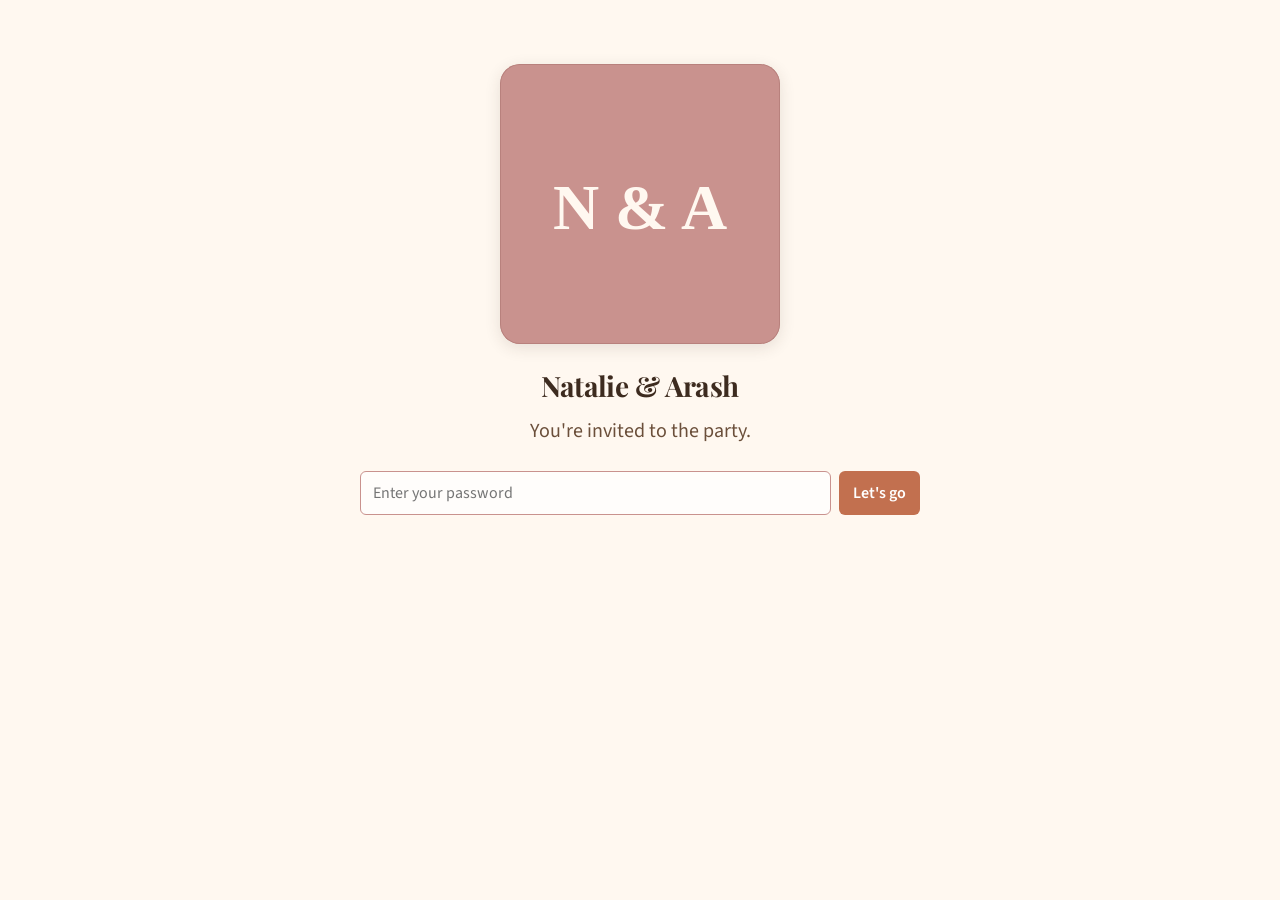
==== narsh2026/dress-code/index.html @ 6dd3d1b9 "style(dress-code): remove color swatches from Everything Else section" ====
<!DOCTYPE html>
<html lang="en">
  <head>
    <meta charset="utf-8">
    <meta name="viewport" content="width=device-width, initial-scale=1.0">
    <meta name="description" content="Narsh 2026">
    <title>Dress Code -- Narsh 2026</title>
    <link rel="preconnect" href="https://fonts.googleapis.com">
    <link rel="preconnect" href="https://fonts.gstatic.com" crossorigin>
    <link href="https://fonts.googleapis.com/css2?family=Playfair+Display:wght@400;700&family=Source+Sans+3:wght@400&display=swap" rel="stylesheet">
    <link rel="stylesheet" href="/narsh2026/styles.css">
    <link rel="stylesheet" href="/narsh2026/cats.css">
    <style>
      /* Dress Code page -- guidance sections and cards */
      .dress-section {
        margin-top: var(--space-xl);
      }

      .dress-section-heading {
        font-family: var(--font-heading);
        font-weight: 700;
        font-size: var(--font-size-xl);
        color: var(--color-terracotta);
        letter-spacing: -0.02em;
        margin: 0 0 var(--space-xs) 0;
        padding-bottom: var(--space-sm);
        border-bottom: 2px solid var(--color-golden);
      }

      .dress-section-sub {
        color: var(--color-text-secondary);
        font-style: italic;
        margin: 0 0 var(--space-md) 0;
      }

      .dress-card {
        background: var(--color-warm-white);
        border-radius: var(--radius-md);
        box-shadow: var(--shadow-soft);
        padding: var(--space-lg);
        margin-bottom: var(--space-md);
      }

      .dress-card p {
        margin: 0 0 var(--space-sm) 0;
      }

      .dress-card p:last-child {
        margin-bottom: 0;
      }

      .dress-card ul {
        margin: 0 0 var(--space-sm) 0;
        padding-left: var(--space-lg);
      }

      .dress-card li {
        margin-bottom: var(--space-xs);
      }

      .dress-note {
        background: rgba(212, 168, 67, 0.12);
        border-left: 4px solid var(--color-golden);
        border-radius: var(--radius-sm);
        padding: var(--space-md) var(--space-lg);
        color: var(--color-text-secondary);
      }

      .dress-note p {
        margin: 0;
      }

      .dress-note strong {
        color: var(--color-text-primary);
      }
    </style>
  </head>
  <body class="auth-pending">
    <header class="site-header">
      <a href="/narsh2026/" class="site-logo">Narsh 2026</a>
      <button class="nav-toggle" aria-label="Menu" aria-expanded="false" aria-controls="site-nav">
        <span class="nav-toggle-icon"></span>
      </button>
      <nav class="site-nav" id="site-nav">
        <a href="/narsh2026/our-story/">Our Story</a>
        <a href="/narsh2026/our-people/">Our People</a>
        <a href="/narsh2026/puzzles/">Puzzles</a>
        <a href="/narsh2026/schedule/">Schedule</a>
        <a href="/narsh2026/venue-travel/">Venue & Travel</a>
        <a href="/narsh2026/dress-code/" class="active">Dress Code</a>
      </nav>
    </header>
    <main class="page-content">
      <h1>Dress Code</h1>

      <section class="dress-section">
        <h2 class="dress-section-heading">The Anand Karaj</h2>
        <p class="dress-section-sub">The wedding ceremony &middot; Okanagan Sikh Gurdwara</p>

        <div class="dress-card">
          <p>We warmly recommend wearing Punjabi-style clothing. For women, a <strong>shalwar kameez</strong>-style outfit is perfect.</p>
          <p>If you'd prefer not to wear Punjabi-style clothing, please just make sure to:</p>
          <ul>
            <li>Cover your shoulders and legs</li>
            <li>Wear a head covering that covers most of your hair</li>
          </ul>
          <p>If you don't have your own head covering, don't worry &mdash; some will be provided at the Gurdwara. Note that we'll be taking shoes off.</p>
        </div>

        <div class="dress-note">
          <p><strong>Good to know:</strong> During the ceremony you'll be seated on carpeted ground, so choose something you'll be comfortable sitting in.</p>
        </div>
      </section>

      <section class="dress-section">
        <h2 class="dress-section-heading">Everything Else</h2>
        <p class="dress-section-sub">All other events</p>

        <div class="dress-card">
          <p>Feel free to wear whatever suits you best! We'd love to see lots of colour, so please steer away from black and grey.</p>
          <p>Otherwise, every colour is welcome &mdash; the brighter and more joyful, the better.</p>
        </div>
      </section>
    </main>
    <script src="/narsh2026/auth.js"></script>
    <script src="/narsh2026/nav.js"></script>
    <script src="/narsh2026/cats.js"></script>
    <script>
      const tier = NARSH_AUTH.requireAuth();
      if (tier) {
        NARSH_AUTH.applyTierVisibility(tier);
        NARSH_CATS.init();
      }
    </script>
  </body>
</html>
---- narsh2026/styles.css ----
/* Narsh 2026 — Shared Design System */
/* Sunset warm palette with Playfair Display + Source Sans 3 typography */

:root {
  /* Colors — Sunset Warm Palette (D-04) */
  --color-terracotta: #C2704F;
  --color-golden: #D4A843;
  --color-dusty-rose: #C9928E;
  --color-cream: #FFF8F0;
  --color-warm-white: #FFFDFB;
  --color-text-primary: #3D2B1F;
  --color-text-secondary: #6B4F3A;

  /* Journey Line Colors (family wedding-day colors, not sunset palette) */
  --color-journey-arash: #2A9D8F;
  --color-journey-natalie: #D4A843;

  /* Graph Visualization Tokens */
  --color-node-default: #C9928E;
  --color-node-couple: #C2704F;
  --color-cluster-opacity: 0.08;
  --color-edge-default: rgba(61, 43, 31, 0.15);
  --color-edge-highlight: rgba(61, 43, 31, 0.5);
  --color-node-dim: 0.25;

  /* Typography */
  --font-heading: "Playfair Display", Georgia, serif;
  --font-body: "Source Sans 3", -apple-system, BlinkMacSystemFont, sans-serif;
  --font-size-base: 17px;
  --font-size-sm: 14px;
  --font-size-lg: 20px;
  --font-size-xl: 28px;

  /* Spacing */
  --space-xs: 4px;
  --space-sm: 8px;
  --space-md: 16px;
  --space-lg: 24px;
  --space-xl: 48px;
  --space-2xl: 64px;

  /* Shape (D-05: rounded corners, soft shadows) */
  --radius-sm: 6px;
  --radius-md: 12px;
  --radius-lg: 20px;
  --shadow-soft: 0 2px 8px rgba(61, 43, 31, 0.08);
  --shadow-medium: 0 4px 16px rgba(61, 43, 31, 0.12);

  /* Transitions (D-05: gentle hover effects) */
  --transition-fast: 150ms ease;
  --transition-normal: 250ms ease;
}

/* Base Styles */

body {
  margin: 0;
  font-family: var(--font-body);
  line-height: 1.6;
  background: var(--color-cream);
  color: var(--color-text-primary);
  font-size: 16px;
}

/* FOUC prevention for SECTION PAGES only.
   The landing page (narsh2026/index.html) must NOT use auth-pending
   because it shows the gate view by default to unauthenticated users. */
body.auth-pending main {
  visibility: hidden;
}

/* Utility Classes */

.hidden {
  display: none;
}

/* Typography */

h1 {
  font-family: var(--font-heading);
  font-weight: 700;
  font-size: 24px;
  line-height: 1.2;
  letter-spacing: -0.02em;
  margin: 0 0 12px 0;
}

p {
  margin: 0 0 var(--space-md) 0;
}

.tagline {
  color: var(--color-text-secondary);
  font-size: var(--font-size-lg);
}

/* Gate Page */

.gate-page {
  max-width: 560px;
  margin: 0 auto;
  padding: var(--space-2xl) var(--space-lg) var(--space-lg);
  text-align: center;
}

.gate-hero {
  margin-bottom: var(--space-lg);
}

.hero-photo {
  max-width: 280px;
  width: 100%;
  border-radius: var(--radius-lg);
  box-shadow: var(--shadow-medium);
  margin-bottom: var(--space-md);
}

.gate-form {
  display: flex;
  flex-direction: column;
  gap: var(--space-sm);
  margin: var(--space-md) 0 var(--space-sm);
}

.gate-form input[type="password"] {
  flex: 1;
  padding: 10px 12px;
  border: 1px solid var(--color-dusty-rose);
  background: var(--color-warm-white);
  border-radius: var(--radius-sm);
  font-size: 16px;
  font-family: var(--font-body);
  color: var(--color-text-primary);
}

.gate-form input[type="password"]:focus {
  outline: none;
  border-color: var(--color-terracotta);
  border-width: 2px;
  box-shadow: var(--shadow-soft);
  padding: 9px 11px;
}

.gate-form button[type="submit"] {
  background: var(--color-terracotta);
  color: #ffffff;
  border: none;
  border-radius: var(--radius-sm);
  padding: 10px 14px;
  font-size: 16px;
  font-family: var(--font-body);
  font-weight: 600;
  cursor: pointer;
  min-width: 44px;
  min-height: 44px;
  transition: filter var(--transition-fast);
}

.gate-form button[type="submit"]:hover {
  filter: brightness(0.9);
}

.gate-form button[type="submit"]:active {
  filter: brightness(0.85);
}

.gate-form button[type="submit"]:disabled {
  opacity: 0.6;
  cursor: not-allowed;
}

.gate-status {
  color: var(--color-text-secondary);
  font-size: var(--font-size-sm);
  margin-top: var(--space-sm);
  min-height: 20px;
}

/* Site Header & Navigation */

.site-header {
  display: flex;
  align-items: center;
  justify-content: space-between;
  padding: var(--space-md) var(--space-lg);
  background: var(--color-cream);
}

.site-logo {
  font-family: var(--font-heading);
  font-size: var(--font-size-lg);
  font-weight: 700;
  color: var(--color-text-primary);
  text-decoration: none;
}

.site-logo:hover,
.site-logo:focus {
  color: var(--color-terracotta);
}

.nav-toggle {
  display: flex;
  align-items: center;
  justify-content: center;
  width: 44px;
  height: 44px;
  padding: 0;
  border: none;
  background: transparent;
  cursor: pointer;
}

.nav-toggle-icon,
.nav-toggle-icon::before,
.nav-toggle-icon::after {
  display: block;
  width: 24px;
  height: 2px;
  background: var(--color-text-primary);
  border-radius: 1px;
  transition: transform var(--transition-fast);
}

.nav-toggle-icon {
  position: relative;
}

.nav-toggle-icon::before,
.nav-toggle-icon::after {
  content: "";
  position: absolute;
  left: 0;
}

.nav-toggle-icon::before {
  top: -7px;
}

.nav-toggle-icon::after {
  top: 7px;
}

.site-nav {
  display: none;
}

.site-nav a {
  color: var(--color-text-primary);
  text-decoration: none;
  font-size: var(--font-size-base);
  transition: color var(--transition-fast);
}

.site-nav a:hover,
.site-nav a:focus {
  color: var(--color-terracotta);
}

.site-nav a.active {
  color: var(--color-terracotta);
  border-bottom: 2px solid var(--color-terracotta);
  padding-bottom: 2px;
}

/* Mobile Nav Overlay */

.nav-open .site-nav {
  display: flex;
  flex-direction: column;
  align-items: center;
  justify-content: center;
  position: fixed;
  top: 0;
  left: 0;
  right: 0;
  bottom: 0;
  background: var(--color-cream);
  z-index: 100;
}

.nav-open .site-nav a {
  display: flex;
  align-items: center;
  justify-content: center;
  height: 48px;
  width: 100%;
  max-width: 280px;
  font-size: var(--font-size-lg);
  border-radius: var(--radius-sm);
}

.nav-open .site-nav a:hover,
.nav-open .site-nav a:focus {
  background: rgba(201, 146, 142, 0.2);
}

.nav-open .nav-toggle {
  position: fixed;
  top: var(--space-md);
  right: var(--space-lg);
  z-index: 101;
}

/* Welcome Content & Page Content */

.welcome-content,
.page-content {
  max-width: 560px;
  margin: 0 auto;
  padding: var(--space-xl) var(--space-lg) var(--space-lg);
}

.coming-soon {
  text-align: center;
  color: var(--color-text-secondary);
  font-size: var(--font-size-lg);
  margin-top: var(--space-xl);
}

/* Desktop Styles */

@media (min-width: 768px) {
  body {
    font-size: 17px;
  }

  h1 {
    font-size: 28px;
  }

  .gate-form {
    flex-direction: row;
  }

  .nav-toggle {
    display: none;
  }

  .site-nav {
    display: flex;
    gap: var(--space-lg);
  }

  .site-nav a {
    font-size: var(--font-size-sm);
  }
}
---- narsh2026/cats.css ----
/* Presto & Trino — Wandering Cat Easter Egg */

.cat {
  position: fixed;
  width: 56px;
  height: 40px;
  z-index: 100;
  cursor: pointer;
  transition: transform 0.1s ease;
  pointer-events: auto;
  user-select: none;
  -webkit-user-select: none;
}

.cat svg {
  width: 100%;
  height: 100%;
  display: block;
}

.cat.walking {
  animation: cat-walk 0.4s steps(2) infinite;
}

.cat.walking .leg-front-l,
.cat.walking .leg-back-r {
  animation: leg-swing 0.3s ease-in-out infinite alternate;
  transform-origin: top center;
}

.cat.walking .leg-front-r,
.cat.walking .leg-back-l {
  animation: leg-swing 0.3s ease-in-out infinite alternate-reverse;
  transform-origin: top center;
}

.cat.sleeping {
  animation: cat-breathe 2s ease-in-out infinite;
}

.cat:hover .cat-heart {
  opacity: 1;
  transform: translateY(-8px) scale(1);
}

.cat-heart {
  position: absolute;
  top: -16px;
  left: 50%;
  transform: translateX(-50%) translateY(0) scale(0.5);
  opacity: 0;
  transition: opacity 0.3s ease, transform 0.3s ease;
  font-size: 16px;
  pointer-events: none;
}

.cat.clicked {
  animation: cat-flip 0.6s ease-in-out;
}

.cat-name {
  position: absolute;
  bottom: -18px;
  left: 50%;
  transform: translateX(-50%);
  font-family: var(--font-body, sans-serif);
  font-size: 11px;
  color: var(--color-text-secondary, #6B4F3A);
  white-space: nowrap;
  opacity: 0;
  transition: opacity 0.2s ease;
  pointer-events: none;
}

.cat:hover .cat-name {
  opacity: 1;
}

.pawprint {
  position: fixed;
  width: 12px;
  height: 12px;
  z-index: 99;
  opacity: 0.25;
  pointer-events: none;
  animation: pawprint-fade 4s ease-out forwards;
}

@keyframes cat-walk {
  0% { transform: translateY(0); }
  50% { transform: translateY(-2px); }
}

@keyframes leg-swing {
  0% { transform: rotate(-12deg); }
  100% { transform: rotate(12deg); }
}

@keyframes cat-breathe {
  0%, 100% { transform: scale(1); }
  50% { transform: scale(1.05); }
}

@keyframes cat-flip {
  0% { transform: rotate(0deg) scale(1); }
  25% { transform: rotate(90deg) scale(1.2); }
  50% { transform: rotate(180deg) scale(1); }
  75% { transform: rotate(270deg) scale(1.2); }
  100% { transform: rotate(360deg) scale(1); }
}

@keyframes pawprint-fade {
  0% { opacity: 0.25; }
  70% { opacity: 0.15; }
  100% { opacity: 0; }
}

@media (prefers-reduced-motion: reduce) {
  .cat.walking,
  .cat.sleeping,
  .cat.clicked {
    animation: none;
  }

  .cat.walking .leg {
    animation: none;
  }

  .pawprint {
    animation: none;
    opacity: 0.15;
  }
}

@media (max-width: 480px) {
  .cat {
    width: 45px;
    height: 32px;
  }

  .pawprint {
    width: 10px;
    height: 10px;
  }
}
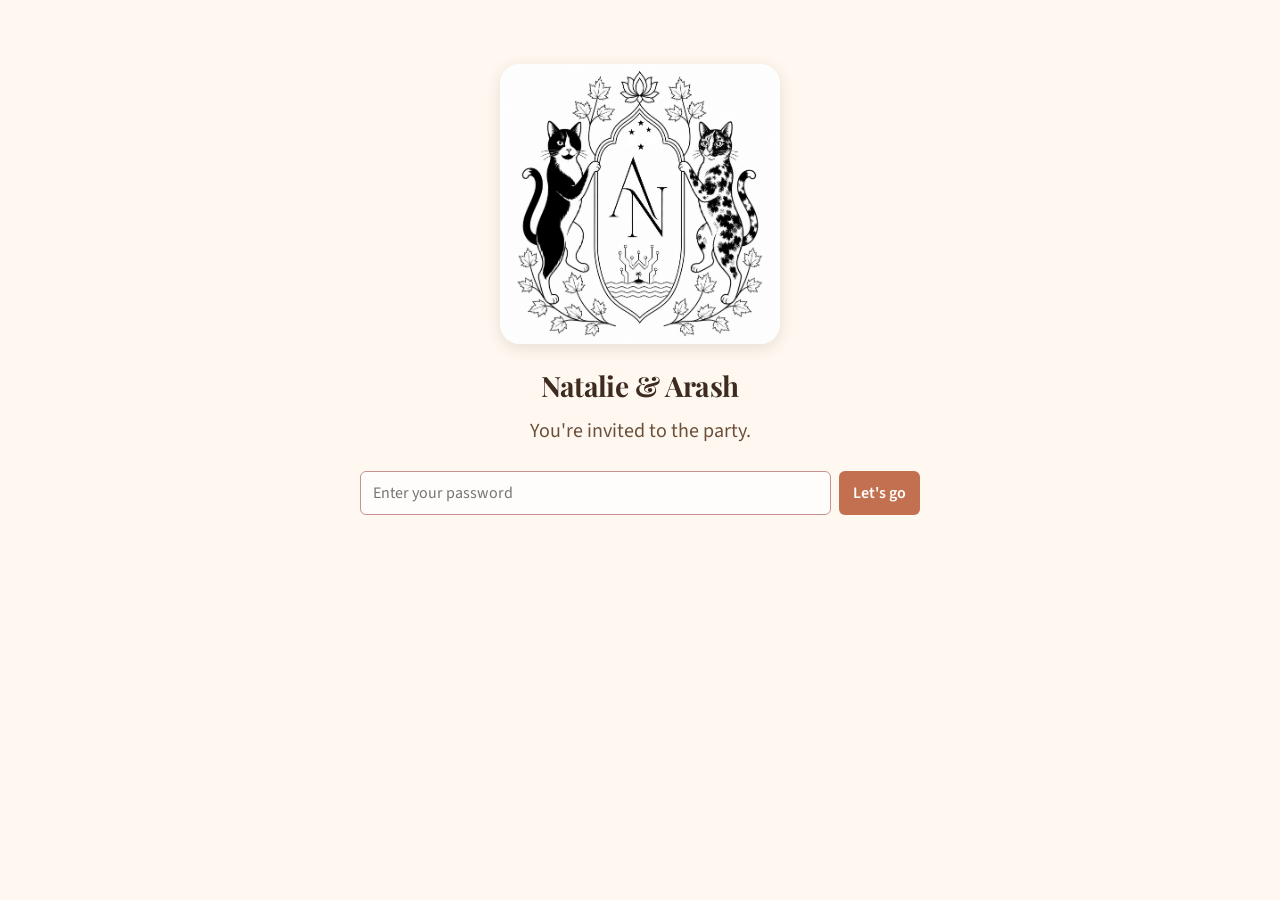
==== commit f0022487: "Rename guest categories (Metamate, Stripe); update Svetomir & Nicole photos - guests.csv: "Meta Cowo" ====
--- a/narsh2026/dress-code/index.html
+++ b/narsh2026/dress-code/index.html
@@ -82,43 +82,56 @@
         <span class="nav-toggle-icon"></span>
       </button>
       <nav class="site-nav" id="site-nav">
+        <a href="/narsh2026/schedule/">Schedule</a>
+        <a href="/narsh2026/travel-accommodations/">Travel & Accommodations</a>
+        <a href="/narsh2026/dress-code/" class="active">Dress Code</a>
         <a href="/narsh2026/our-story/">Our Story</a>
         <a href="/narsh2026/our-people/">Our People</a>
         <a href="/narsh2026/puzzles/">Puzzles</a>
-        <a href="/narsh2026/schedule/">Schedule</a>
-        <a href="/narsh2026/venue-travel/">Venue & Travel</a>
-        <a href="/narsh2026/dress-code/" class="active">Dress Code</a>
       </nav>
     </header>
     <main class="page-content">
       <h1>Dress Code</h1>
+
+      <!-- Full-access guests only: pre-wedding celebrations dress code -->
+      <section class="dress-section" data-tier="full">
+        <h2 class="dress-section-heading">Mehndi &amp; Jaggo</h2>
+        <p class="dress-section-sub">The pre-wedding celebrations</p>
+
+        <div class="dress-card">
+          <p>Anywhere from <strong>beach chic</strong> to <strong>summer, warm-toned semi-formal</strong> &mdash; light, colourful, and easy to celebrate in.</p>
+        </div>
+      </section>
 
       <section class="dress-section">
         <h2 class="dress-section-heading">The Anand Karaj</h2>
         <p class="dress-section-sub">The wedding ceremony &middot; Okanagan Sikh Gurdwara</p>
 
         <div class="dress-card">
-          <p>We warmly recommend wearing Punjabi-style clothing. For women, a <strong>shalwar kameez</strong>-style outfit is perfect.</p>
+          <p>We warmly recommend wearing Punjabi-style clothing. For women, a <strong>salwar kameez</strong>-style outfit is perfect.</p>
           <p>If you'd prefer not to wear Punjabi-style clothing, please just make sure to:</p>
           <ul>
             <li>Cover your shoulders and legs</li>
             <li>Wear a head covering that covers most of your hair</li>
           </ul>
-          <p>If you don't have your own head covering, don't worry &mdash; some will be provided at the Gurdwara. Note that we'll be taking shoes off.</p>
+          <p>If you don't have your own head covering, don't worry &mdash; some will be provided at the Gurdwara.</p>
         </div>
 
         <div class="dress-note">
-          <p><strong>Good to know:</strong> During the ceremony you'll be seated on carpeted ground, so choose something you'll be comfortable sitting in.</p>
+          <p><strong>Good to know:</strong> Shoes will come off inside the temple, and during the ceremony you'll be seated on carpeted ground, so choose something you'll be comfortable sitting in.</p>
         </div>
       </section>
 
       <section class="dress-section">
-        <h2 class="dress-section-heading">Everything Else</h2>
-        <p class="dress-section-sub">All other events</p>
+        <h2 class="dress-section-heading">The Reception</h2>
+        <p class="dress-section-sub">Saturday evening &middot; Hillcrest Farm Market</p>
 
         <div class="dress-card">
-          <p>Feel free to wear whatever suits you best! We'd love to see lots of colour, so please steer away from black and grey.</p>
-          <p>Otherwise, every colour is welcome &mdash; the brighter and more joyful, the better.</p>
+          <p><strong>Cocktail attire</strong> &mdash; though <strong>formal / black tie optional</strong> is very welcome too.</p>
+        </div>
+
+        <div class="dress-note">
+          <p><strong>Good to know:</strong> The reception is at a natural, grassy venue, so come prepared to walk on the grass in your shoes or to slip them off.</p>
         </div>
       </section>
     </main>
--- a/narsh2026/cats.css
+++ b/narsh2026/cats.css
@@ -6,7 +6,7 @@
   height: 40px;
   z-index: 100;
   cursor: pointer;
-  transition: transform 0.1s ease;
+  transition: transform 0.15s cubic-bezier(0.25, 1, 0.5, 1);
   pointer-events: auto;
   user-select: none;
   -webkit-user-select: none;
@@ -16,36 +16,127 @@
   width: 100%;
   height: 100%;
   display: block;
-}
-
+  overflow: visible;
+}
+
+/* Default SVG Element Visibility & Morphing Base */
+.cat .eye-open {
+  display: block;
+}
+
+.cat .eye-closed,
+.cat .eye-squinch {
+  display: none;
+}
+
+.cat .mouth-normal {
+  display: block;
+}
+
+.cat .leg,
+.cat .head-group,
+.cat .cat-body,
+.cat .shadow-ellipse {
+  transition: transform 0.3s ease, opacity 0.3s ease;
+}
+
+/* Base tail swish for living feel */
+.cat .tail-path {
+  animation: tail-swish 3s ease-in-out infinite alternate;
+  transform-origin: 10px 28px;
+}
+
+/* Walking state — subtle short leg walk */
 .cat.walking {
   animation: cat-walk 0.4s steps(2) infinite;
 }
 
 .cat.walking .leg-front-l,
 .cat.walking .leg-back-r {
-  animation: leg-swing 0.3s ease-in-out infinite alternate;
+  animation: leg-swing 0.35s ease-in-out infinite alternate;
   transform-origin: top center;
 }
 
 .cat.walking .leg-front-r,
 .cat.walking .leg-back-l {
-  animation: leg-swing 0.3s ease-in-out infinite alternate-reverse;
+  animation: leg-swing 0.35s ease-in-out infinite alternate-reverse;
   transform-origin: top center;
 }
 
+/* Sitting / Idle state */
+.cat.sitting .tail-path {
+  animation: tail-swish 1.8s ease-in-out infinite alternate;
+}
+
+.cat.sitting .ear-l,
+.cat.sitting .ear-r {
+  animation: ear-twitch 4s ease-in-out infinite;
+}
+
+/* Sleeping state (Clean Loaf Pose) */
 .cat.sleeping {
-  animation: cat-breathe 2s ease-in-out infinite;
-}
-
+  animation: cat-breathe 2.5s ease-in-out infinite;
+}
+
+.cat.sleeping .eye-open {
+  display: none !important;
+}
+
+.cat.sleeping .eye-closed {
+  display: block !important;
+}
+
+/* Hide standing legs completely so no weird shapes/shadows float above the body */
+.cat.sleeping .leg {
+  display: none !important;
+}
+
+.cat.sleeping .head-group {
+  transform: translateY(3px) rotate(3deg);
+}
+
+.cat.sleeping .cat-body {
+  transform: scale(1.06, 0.92) translateY(2px);
+}
+
+.cat.sleeping .shadow-ellipse {
+  transform: scale(0.9, 0.7);
+  opacity: 0.15;
+}
+
+.cat.sleeping .cat-zzz {
+  display: block;
+  animation: zzz-float 2.5s linear infinite;
+}
+
+/* Grooming state */
+.cat.grooming .head-group {
+  transform: translateY(3px) rotate(10deg);
+  animation: head-bob-groom 0.6s ease-in-out infinite alternate;
+}
+
+.cat.grooming .eye-open {
+  display: none !important;
+}
+
+.cat.grooming .eye-squinch {
+  display: block !important;
+}
+
+.cat.grooming .leg-front-r {
+  transform: translate(5px, -10px) rotate(40deg);
+  transform-origin: 41px 34px;
+}
+
+/* Hover heart prompt */
 .cat:hover .cat-heart {
   opacity: 1;
-  transform: translateY(-8px) scale(1);
+  transform: translateY(-10px) scale(1);
 }
 
 .cat-heart {
   position: absolute;
-  top: -16px;
+  top: -18px;
   left: 50%;
   transform: translateX(-50%) translateY(0) scale(0.5);
   opacity: 0;
@@ -54,18 +145,37 @@
   pointer-events: none;
 }
 
+/* Floating Zzz for sleep mode */
+.cat-zzz {
+  position: absolute;
+  top: -24px;
+  left: 55%;
+  font-family: var(--font-heading, serif);
+  font-weight: 700;
+  font-size: 13px;
+  color: var(--color-terracotta, #C2704F);
+  opacity: 0;
+  pointer-events: none;
+  display: none;
+}
+
 .cat.clicked {
-  animation: cat-flip 0.6s ease-in-out;
+  animation: cat-happy-bounce 0.6s ease-in-out;
 }
 
 .cat-name {
   position: absolute;
-  bottom: -18px;
+  bottom: -20px;
   left: 50%;
   transform: translateX(-50%);
   font-family: var(--font-body, sans-serif);
   font-size: 11px;
+  font-weight: 600;
   color: var(--color-text-secondary, #6B4F3A);
+  background: rgba(255, 248, 240, 0.9);
+  padding: 1px 6px;
+  border-radius: 8px;
+  box-shadow: 0 1px 4px rgba(0,0,0,0.1);
   white-space: nowrap;
   opacity: 0;
   transition: opacity 0.2s ease;
@@ -81,37 +191,63 @@
   width: 12px;
   height: 12px;
   z-index: 99;
-  opacity: 0.25;
+  opacity: 0.28;
   pointer-events: none;
   animation: pawprint-fade 4s ease-out forwards;
 }
+
+/* Keyframe Animations */
 
 @keyframes cat-walk {
   0% { transform: translateY(0); }
-  50% { transform: translateY(-2px); }
+  50% { transform: translateY(-1.5px); }
 }
 
 @keyframes leg-swing {
-  0% { transform: rotate(-12deg); }
-  100% { transform: rotate(12deg); }
+  0% { transform: rotate(-5deg); }
+  100% { transform: rotate(5deg); }
+}
+
+@keyframes tail-swish {
+  0% { transform: rotate(-4deg); }
+  50% { transform: rotate(8deg); }
+  100% { transform: rotate(-6deg); }
+}
+
+@keyframes ear-twitch {
+  0%, 90%, 100% { transform: rotate(0deg); }
+  93% { transform: rotate(-6deg); }
+  96% { transform: rotate(4deg); }
 }
 
 @keyframes cat-breathe {
   0%, 100% { transform: scale(1); }
-  50% { transform: scale(1.05); }
-}
-
-@keyframes cat-flip {
-  0% { transform: rotate(0deg) scale(1); }
-  25% { transform: rotate(90deg) scale(1.2); }
-  50% { transform: rotate(180deg) scale(1); }
-  75% { transform: rotate(270deg) scale(1.2); }
-  100% { transform: rotate(360deg) scale(1); }
+  50% { transform: scale(1.03, 0.97); }
+}
+
+@keyframes head-bob-groom {
+  0% { transform: translateY(2px) rotate(10deg); }
+  100% { transform: translateY(4px) rotate(14deg); }
+}
+
+@keyframes zzz-float {
+  0% { transform: translate(0, 0) scale(0.8); opacity: 0; }
+  25% { opacity: 0.95; }
+  75% { opacity: 0.75; }
+  100% { transform: translate(14px, -20px) scale(1.25); opacity: 0; }
+}
+
+@keyframes cat-happy-bounce {
+  0% { transform: translateY(0) scale(1); }
+  30% { transform: translateY(-12px) scale(1.1) rotate(-5deg); }
+  50% { transform: translateY(0) scale(0.95); }
+  75% { transform: translateY(-5px) scale(1.03) rotate(3deg); }
+  100% { transform: translateY(0) scale(1); }
 }
 
 @keyframes pawprint-fade {
-  0% { opacity: 0.25; }
-  70% { opacity: 0.15; }
+  0% { opacity: 0.28; }
+  70% { opacity: 0.18; }
   100% { opacity: 0; }
 }
 
@@ -122,7 +258,8 @@
     animation: none;
   }
 
-  .cat.walking .leg {
+  .cat .tail-path,
+  .cat .leg {
     animation: none;
   }
 
@@ -134,8 +271,8 @@
 
 @media (max-width: 480px) {
   .cat {
-    width: 45px;
-    height: 32px;
+    width: 46px;
+    height: 33px;
   }
 
   .pawprint {
